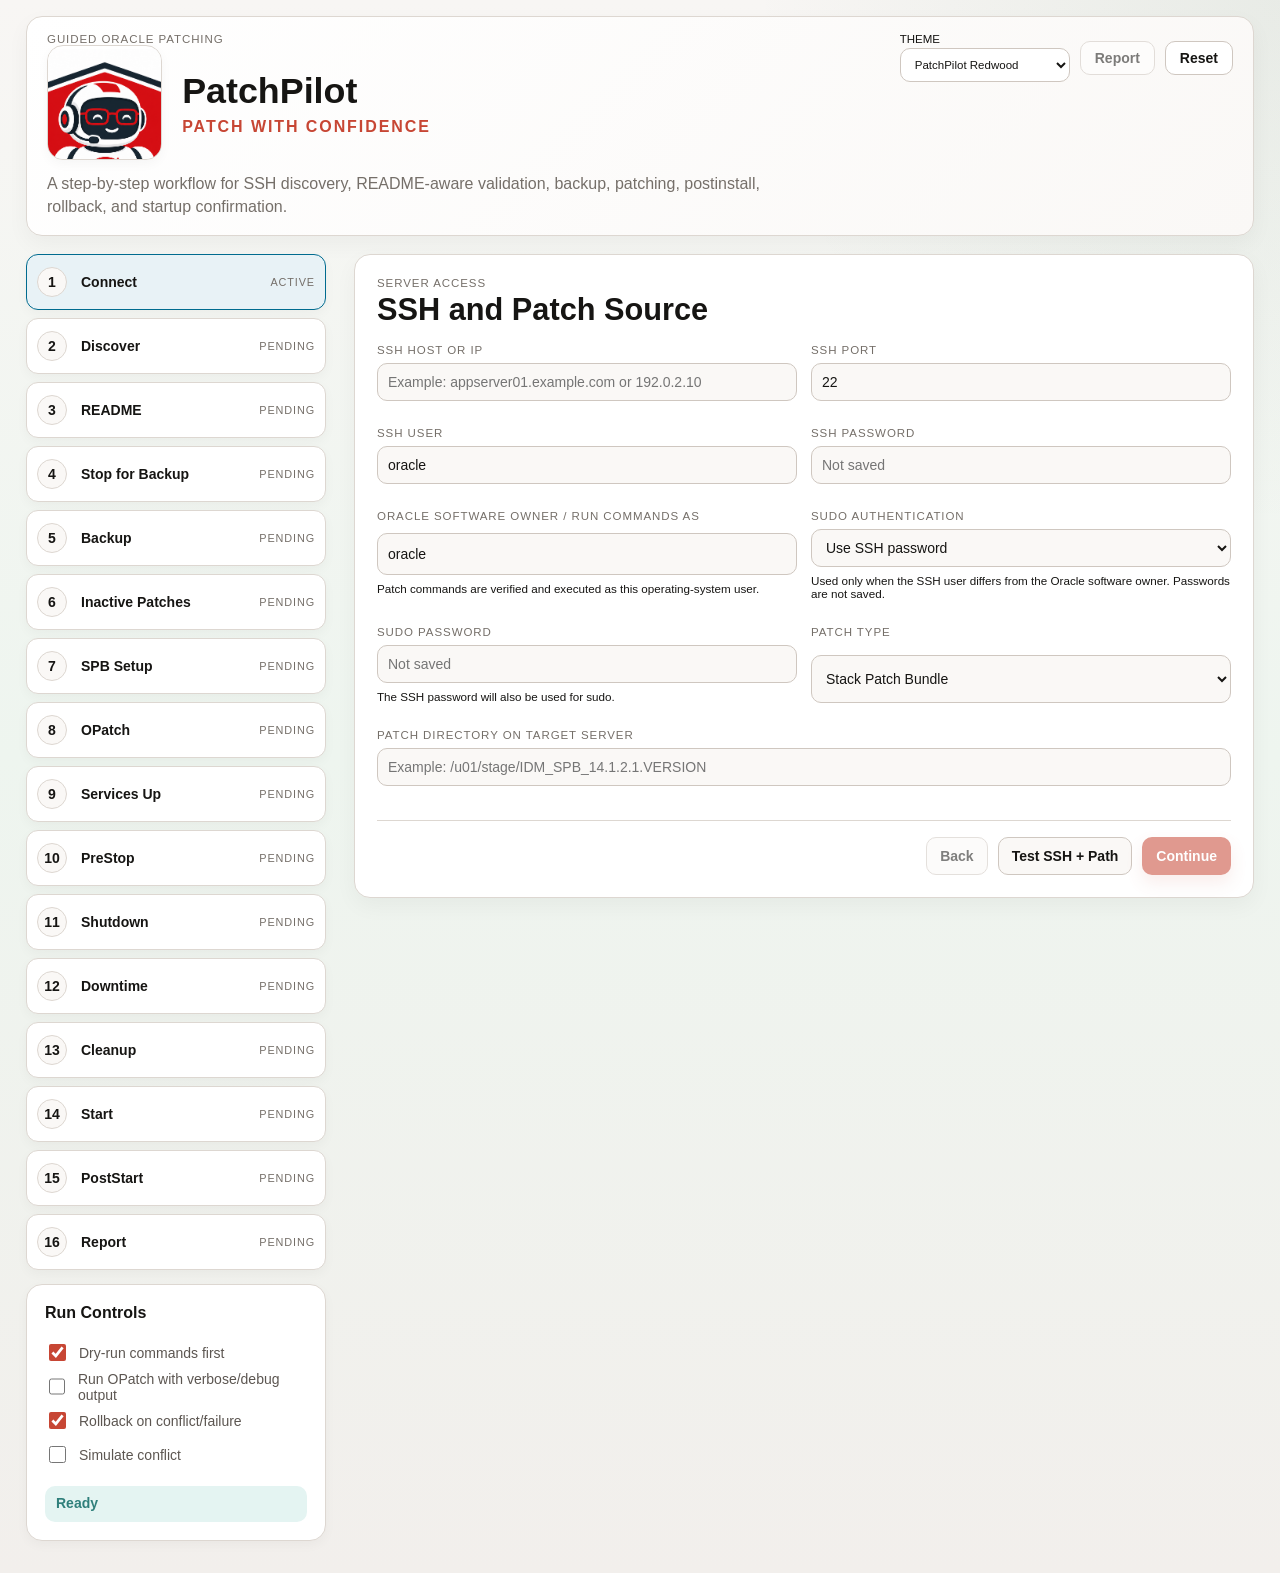
==== server-app/patchpilot/index.html @ a5999a73 "Auto-complete satisfied inactive retention" ====
<!doctype html>
<html lang="en">
  <head>
    <meta charset="utf-8">
    <meta name="viewport" content="width=device-width, initial-scale=1">
    <title>PatchPilot</title>
    <link rel="stylesheet" href="assets/styles.css?v=1.2.5">
  </head>
  <body data-app-theme="redwood">
    <div class="app-shell">
      <main class="wizard-shell">
        <section class="wizard-hero">
          <div>
            <p class="page-breadcrumb">Guided Oracle Patching</p>
            <div class="hero-title-row">
              <span class="hero-logo hero-logo-crop" aria-hidden="true">
                <img src="assets/images/patchpilot-logo.png" alt="">
              </span>
              <div class="hero-brand-text">
                <h1>PatchPilot</h1>
                <p class="hero-tagline">Patch with confidence</p>
              </div>
            </div>
            <p class="page-copy">A step-by-step workflow for SSH discovery, README-aware validation, backup, patching, postinstall, rollback, and startup confirmation.</p>
          </div>
          <div class="topbar-actions embedded-actions">
            <label class="app-theme-control" title="Switch the PatchPilot visual theme">
              <span>Theme</span>
              <select id="appThemeSelect" class="app-theme-select" aria-label="Application theme">
                <option value="redwood">PatchPilot Redwood</option>
                <option value="weblogic-classic">WebLogic Classic</option>
                <option value="sr-redwood">SR Redwood Light</option>
                <option value="hcm-teal">HCM Teal</option>
                <option value="observability-dark">Observability Dark</option>
                <option value="analytics-light">Analytics Light</option>
              </select>
            </label>
            <button id="downloadReportButton" class="topbar-tile" type="button" disabled>Report</button>
            <button id="resetRunButton" class="topbar-tile" type="button">Reset</button>
          </div>
        </section>

        <div id="wizardLayout" class="wizard-layout">
          <aside class="wizard-rail" aria-label="PatchPilot guided steps">
            <div id="wizardSteps" class="wizard-steps"></div>
            <section class="panel run-card">
              <div class="panel-heading">
                <h2>Run Controls</h2>
              </div>
              <label class="toggle-row">
                <input id="dryRunToggle" type="checkbox" checked>
                <span>Dry-run commands first</span>
              </label>
              <label class="toggle-row">
                <input id="opatchDebugToggle" type="checkbox">
                <span>Run OPatch with verbose/debug output</span>
              </label>
              <label class="toggle-row">
                <input id="autoRollbackToggle" type="checkbox" checked>
                <span>Rollback on conflict/failure</span>
              </label>
              <label class="toggle-row">
                <input id="simulateConflictToggle" type="checkbox">
                <span>Simulate conflict</span>
              </label>
              <div class="status-strip" id="connectionStatus">Ready</div>
            </section>
          </aside>

          <section class="wizard-card" aria-live="polite">
            <div id="stepContent"></div>
            <div class="wizard-actions">
              <button id="backButton" class="button button-secondary" type="button">Back</button>
              <button id="secondaryActionButton" class="button button-secondary" type="button">Run Check</button>
              <button id="nextButton" class="button button-primary" type="button">Continue</button>
            </div>
          </section>

          <section id="monitorPanel" class="panel monitor-panel">
            <div class="panel-heading">
              <h2>Live Patch Monitor</h2>
              <div class="monitor-actions">
                <span id="monitorState" class="small-pill">Idle</span>
                <button id="rollbackButton" class="button button-secondary" type="button" disabled>Rollback Patch</button>
                <button id="clearLogButton" class="button button-secondary" type="button">Clear</button>
              </div>
            </div>
            <div id="activityLog" class="activity-log" aria-live="polite"></div>
          </section>
        </div>
      </main>
    </div>

    <script src="assets/app.js?v=1.2.5"></script>
  </body>
</html>
---- server-app/patchpilot/assets/styles.css ----
:root {
  --bg: #f5f3f1;
  --bg-strong: #ece7e2;
  --surface: #ffffff;
  --surface-muted: #faf8f6;
  --surface-hover: #f4f0ec;
  --header-bg: #161513;
  --border: #ddd7d1;
  --border-strong: #cfc7c0;
  --ink: #161513;
  --ink-soft: #5c5651;
  --ink-muted: #756f69;
  --oracle-red: #c74634;
  --oracle-red-soft: #f8e3df;
  --oracle-blue: #006b8f;
  --oracle-blue-soft: #e8f2f6;
  --green: #2f6d45;
  --green-deep: #204f34;
  --green-soft: #e7f3e9;
  --teal: #2f7f7b;
  --teal-soft: #e4f4f2;
  --amber: #8d6512;
  --amber-soft: #f8edd5;
  --danger: #a74334;
  --danger-soft: #f7e5e1;
  --shadow: 0 8px 22px rgba(22, 21, 19, 0.045);
  --shadow-soft: 0 4px 12px rgba(22, 21, 19, 0.035);
  --radius-xl: 16px;
  --radius-lg: 12px;
  --radius-md: 12px;
  --radius-sm: 10px;
  color-scheme: light;
}

body[data-app-theme="weblogic-classic"] {
  --bg: #f3f6fb;
  --bg-strong: #dce7f6;
  --surface: #ffffff;
  --surface-muted: #f3f7fd;
  --surface-hover: #eaf2fb;
  --header-bg: #000000;
  --border: #b8c7da;
  --border-strong: #7c99bd;
  --ink: #0b1b2e;
  --ink-soft: #203a59;
  --ink-muted: #526b87;
  --oracle-red: #d40000;
  --oracle-red-soft: #ffe5e5;
  --oracle-blue: #245f9d;
  --oracle-blue-soft: #e6f0fb;
  --green: #2c7f22;
  --green-deep: #1f5b18;
  --green-soft: #edf8e9;
  --teal: #356f9f;
  --teal-soft: #e6f0fb;
  --amber: #8b6508;
  --amber-soft: #fff4d2;
  --danger: #b3261e;
  --danger-soft: #ffe8e5;
  --shadow: 0 3px 9px rgba(10, 31, 61, 0.12);
  --shadow-soft: 0 2px 5px rgba(10, 31, 61, 0.1);
  --radius-xl: 4px;
  --radius-lg: 3px;
  --radius-md: 3px;
  --radius-sm: 3px;
  background: linear-gradient(180deg, #ffffff 0%, #eff5fc 42%, #ffffff 100%);
}

body[data-app-theme="sr-redwood"] {
  --bg: #f7f6f4;
  --bg-strong: #ece8e2;
  --surface: #ffffff;
  --surface-muted: #fafafa;
  --surface-hover: #f3f0ec;
  --header-bg: #312d2a;
  --border: #d8d3cc;
  --border-strong: #c6beb5;
  --ink: #1f1d1b;
  --ink-soft: #514b45;
  --ink-muted: #6b655f;
  --shadow: 0 10px 28px rgba(49, 45, 42, 0.1);
  --shadow-soft: 0 5px 14px rgba(49, 45, 42, 0.08);
  background:
    repeating-linear-gradient(0deg, rgba(49, 45, 42, 0.025) 0, rgba(49, 45, 42, 0.025) 1px, transparent 1px, transparent 6px),
    linear-gradient(180deg, #fbfaf9 0%, #f4f1ed 100%);
}

body[data-app-theme="hcm-teal"] {
  --bg: #0f686d;
  --bg-strong: #0b555b;
  --surface: rgba(255, 255, 255, 0.93);
  --surface-muted: rgba(255, 255, 255, 0.82);
  --surface-hover: rgba(255, 255, 255, 0.72);
  --header-bg: #312d2a;
  --border: rgba(255, 255, 255, 0.28);
  --border-strong: rgba(255, 255, 255, 0.42);
  --ink: #102425;
  --ink-soft: #2d4d4f;
  --ink-muted: #557173;
  --oracle-blue: #d9f6ff;
  --oracle-blue-soft: rgba(217, 246, 255, 0.18);
  --shadow: 0 14px 34px rgba(6, 47, 51, 0.22);
  --shadow-soft: 0 7px 16px rgba(6, 47, 51, 0.16);
  background:
    radial-gradient(circle at left center, rgba(255, 255, 255, 0.09), transparent 18%),
    radial-gradient(circle at right top, rgba(255, 255, 255, 0.12), transparent 28%),
    linear-gradient(135deg, #0d6970 0%, #0f797a 44%, #0b545a 100%);
}

body[data-app-theme="observability-dark"] {
  --bg: #0f141b;
  --bg-strong: #111c27;
  --surface: #151b24;
  --surface-muted: #101720;
  --surface-hover: #1d2733;
  --header-bg: #080b0f;
  --border: #263241;
  --border-strong: #39495d;
  --ink: #edf3f8;
  --ink-soft: #c6d2dc;
  --ink-muted: #91a4b5;
  --oracle-red: #ff6b5f;
  --oracle-red-soft: rgba(255, 107, 95, 0.16);
  --oracle-blue: #64b5f6;
  --oracle-blue-soft: rgba(100, 181, 246, 0.14);
  --green: #65d488;
  --green-deep: #9be4b0;
  --green-soft: rgba(101, 212, 136, 0.15);
  --teal: #57d6d0;
  --teal-soft: rgba(87, 214, 208, 0.14);
  --amber: #f5c15c;
  --amber-soft: rgba(245, 193, 92, 0.16);
  --danger: #ff8177;
  --danger-soft: rgba(255, 129, 119, 0.15);
  --shadow: 0 16px 40px rgba(0, 0, 0, 0.28);
  --shadow-soft: 0 8px 22px rgba(0, 0, 0, 0.22);
  color-scheme: dark;
  background:
    radial-gradient(circle at top right, rgba(87, 214, 208, 0.12), transparent 28%),
    radial-gradient(circle at bottom left, rgba(255, 107, 95, 0.08), transparent 22%),
    linear-gradient(180deg, #0d1117 0%, #111927 100%);
}

body[data-app-theme="analytics-light"] {
  --bg: #f6f8fb;
  --bg-strong: #e9eef5;
  --surface: #ffffff;
  --surface-muted: #f7f9fc;
  --surface-hover: #eef4fb;
  --header-bg: #172033;
  --border: #d7dee8;
  --border-strong: #bcc9d8;
  --ink: #172033;
  --ink-soft: #38465a;
  --ink-muted: #66758a;
  --oracle-red: #d44735;
  --oracle-red-soft: #fde7e3;
  --oracle-blue: #2563eb;
  --oracle-blue-soft: #e8f0ff;
  --green: #16805a;
  --green-deep: #0d5f42;
  --green-soft: #e5f5ee;
  --teal: #087f8c;
  --teal-soft: #e3f5f7;
  --amber: #9a6700;
  --amber-soft: #fff1cf;
  --danger: #b42318;
  --danger-soft: #fee4e2;
  --shadow: 0 8px 24px rgba(23, 32, 51, 0.08);
  --shadow-soft: 0 4px 12px rgba(23, 32, 51, 0.06);
  --radius-xl: 12px;
  --radius-lg: 10px;
  --radius-md: 10px;
  --radius-sm: 8px;
  background:
    radial-gradient(circle at top right, rgba(37, 99, 235, 0.08), transparent 25%),
    linear-gradient(180deg, #fbfcff 0%, #f2f6fb 100%);
}

* {
  box-sizing: border-box;
}

html,
body {
  min-height: 100%;
}

body {
  margin: 0;
  background:
    radial-gradient(circle at top right, rgba(47, 109, 69, 0.08), transparent 26%),
    linear-gradient(180deg, #f8f6f4 0%, #eef5ef 48%, #f2efec 100%);
  color: var(--ink);
  font-family: "Oracle Sans", "Segoe UI", Arial, sans-serif;
  font-size: 14px;
  letter-spacing: 0;
}

button,
input,
select {
  font: inherit;
}

button {
  cursor: pointer;
}

button:disabled {
  cursor: not-allowed;
  opacity: 0.55;
}

.danger-button {
  border-color: rgba(167, 67, 52, 0.45);
  color: var(--danger);
}

h1,
h2,
h3,
p {
  margin: 0;
}

.hidden {
  display: none !important;
}

.mono {
  font-family: "Cascadia Mono", Consolas, monospace;
}

.app-shell {
  min-height: 100vh;
}

.topbar {
  position: sticky;
  top: 0;
  z-index: 10;
  display: flex;
  align-items: center;
  justify-content: space-between;
  gap: 24px;
  min-height: 68px;
  padding: 10px 24px;
  background: var(--header-bg);
  color: #ffffff;
  box-shadow: 0 1px 0 rgba(255, 255, 255, 0.08);
}

.brand-lockup,
.logscope-lockup,
.topbar-actions,
.page-hero-body,
.page-hero-meta,
.panel-heading,
.monitor-actions,
.button-grid,
.dialog-actions {
  display: flex;
  align-items: center;
}

.brand-lockup {
  gap: 14px;
  min-width: 0;
}

.oracle-wordmark {
  font-size: 1.05rem;
  font-weight: 800;
  letter-spacing: 0.08em;
}

.brand-divider {
  width: 1px;
  height: 28px;
  background: rgba(255, 255, 255, 0.35);
}

.logscope-lockup {
  gap: 10px;
  min-width: 0;
}

.app-icon {
  width: 28px;
  height: 28px;
  border-radius: 8px;
  background:
    linear-gradient(90deg, transparent 48%, rgba(255, 255, 255, 0.65) 48%, rgba(255, 255, 255, 0.65) 52%, transparent 52%),
    linear-gradient(180deg, var(--oracle-red) 0%, #8d2f24 100%);
  box-shadow: inset 0 0 0 1px rgba(255, 255, 255, 0.22);
}

.app-logo-crop {
  position: relative;
  overflow: hidden;
  width: 44px;
  height: 44px;
  flex: 0 0 auto;
  background: #ffffff;
  border: 1px solid rgba(255, 255, 255, 0.26);
}

.app-logo-crop img {
  position: absolute;
  left: 50%;
  top: 5%;
  width: 215%;
  height: auto;
  transform: translateX(-50%);
  transform-origin: 50% 0;
}

.topbar-actions {
  justify-content: flex-end;
  gap: 10px;
  flex-wrap: wrap;
}

.app-theme-control {
  display: grid;
  gap: 3px;
  color: rgba(255, 255, 255, 0.74);
  font-size: 0.72rem;
  text-transform: uppercase;
}

.app-theme-select,
.topbar-tile {
  min-height: 34px;
  border: 1px solid rgba(255, 255, 255, 0.2);
  border-radius: var(--radius-sm);
  background: rgba(255, 255, 255, 0.11);
  color: #ffffff;
}

.app-theme-select {
  padding: 0 34px 0 10px;
}

.app-theme-select option {
  color: #161513;
}

.topbar-tile {
  padding: 0 14px;
}

.workspace-shell {
  display: grid;
  grid-template-columns: minmax(280px, 340px) minmax(0, 1fr);
  gap: 18px;
  max-width: 1720px;
  margin: 0 auto;
  padding: 18px 22px 28px;
}

.workspace-sidebar,
.workspace-main {
  min-width: 0;
}

.workspace-sidebar {
  display: grid;
  align-content: start;
  gap: 14px;
}

.workspace-main {
  display: grid;
  gap: 16px;
}

.sidebar-nav,
.panel,
.metric-card,
.page-hero,
.workflow-panel {
  border: 1px solid var(--border);
  border-radius: var(--radius-xl);
  background: var(--surface);
  box-shadow: var(--shadow);
}

.sidebar-nav,
.panel,
.workflow-panel {
  padding: 18px;
}

.nav-heading,
.metric-label,
.page-breadcrumb,
.small-pill,
.status-pill,
.field span {
  text-transform: uppercase;
  letter-spacing: 0.08em;
  font-size: 0.72rem;
}

.nav-heading,
.metric-label,
.page-breadcrumb,
.field span {
  color: var(--ink-muted);
}

.nav-item {
  display: grid;
  gap: 5px;
  padding: 13px;
  border-radius: var(--radius-md);
  border: 1px solid transparent;
  color: var(--ink-soft);
}

.nav-item + .nav-item {
  margin-top: 8px;
}

.nav-item.is-active {
  border-color: var(--oracle-blue);
  background: var(--oracle-blue-soft);
}

.nav-item-label {
  color: var(--ink);
  font-weight: 700;
}

.nav-item-copy,
.page-copy,
.metric-card p,
.empty-state,
.dialog-copy,
.patch-meta,
.host-meta,
.check-copy,
.service-meta {
  line-height: 1.45;
  color: var(--ink-muted);
}

.panel-heading {
  justify-content: space-between;
  gap: 14px;
  margin-bottom: 14px;
}

.panel-heading h1,
.panel-heading h2 {
  font-size: 1rem;
  line-height: 1.2;
}

.field {
  display: grid;
  gap: 7px;
  margin-bottom: 12px;
}

.field-help {
  margin: -2px 0 0;
  color: var(--ink-muted);
  font-size: 0.82rem;
  line-height: 1.4;
}

.field input,
.field select,
.search-input {
  min-height: 38px;
  width: 100%;
  border: 1px solid var(--border-strong);
  border-radius: var(--radius-sm);
  background: var(--surface-muted);
  color: var(--ink);
  padding: 0 10px;
}

.secret-input {
  -webkit-text-security: disc;
  text-security: disc;
}

.connect-result {
  margin-top: auto;
}

.connect-validation-grid {
  margin-top: 12px;
}

.profile-summary {
  display: grid;
  gap: 10px;
  margin: 0;
}

.profile-summary div {
  display: grid;
  grid-template-columns: minmax(92px, 0.72fr) minmax(0, 1fr);
  gap: 8px;
  padding-bottom: 9px;
  border-bottom: 1px solid var(--border);
}

.profile-summary dt {
  color: var(--ink-muted);
}

.profile-summary dd {
  margin: 0;
  min-width: 0;
  overflow-wrap: anywhere;
  color: var(--ink);
  font-weight: 600;
}

.toggle-row {
  display: flex;
  align-items: center;
  gap: 10px;
  min-height: 34px;
  color: var(--ink-soft);
}

.toggle-row input {
  width: 17px;
  height: 17px;
  accent-color: var(--oracle-red);
}

.button-grid {
  gap: 8px;
}

.button-grid .button {
  flex: 1;
}

.button,
.topbar-tile {
  border-radius: var(--radius-sm);
  font-weight: 700;
  transition: transform 160ms ease, box-shadow 160ms ease, background 160ms ease;
}

.button {
  min-height: 38px;
  border: 1px solid transparent;
  padding: 0 13px;
}

.button:hover:not(:disabled),
.topbar-tile:hover:not(:disabled) {
  transform: translateY(-1px);
}

.button-primary {
  background: var(--oracle-red);
  color: #ffffff;
  box-shadow: 0 8px 16px rgba(199, 70, 52, 0.16);
}

.button-secondary {
  border-color: var(--border-strong);
  background: var(--surface-muted);
  color: var(--ink);
}

.button-secondary.danger-button {
  border-color: rgba(167, 67, 52, 0.45);
  color: var(--danger);
}

.full-width {
  width: 100%;
}

.status-strip {
  min-height: 36px;
  margin-top: 14px;
  padding: 9px 11px;
  border-radius: var(--radius-sm);
  background: var(--teal-soft);
  color: var(--teal);
  font-weight: 700;
}

.page-hero {
  position: relative;
  overflow: hidden;
  min-height: 190px;
  background:
    radial-gradient(circle at top right, rgba(199, 70, 52, 0.12), transparent 24%),
    linear-gradient(135deg, var(--surface), var(--surface-muted));
}

.page-hero-strip {
  height: 8px;
  background: linear-gradient(90deg, var(--oracle-red), var(--teal), var(--amber));
}

.page-hero-body {
  justify-content: space-between;
  gap: 20px;
  padding: 24px 28px 14px;
}

.page-title {
  margin-top: 6px;
  font-size: clamp(2rem, 3.8vw, 4rem);
  line-height: 0.98;
  letter-spacing: 0;
}

.page-copy {
  max-width: 720px;
  margin-top: 12px;
  font-size: 1rem;
}

.page-hero-meta {
  align-self: flex-start;
  gap: 10px;
  flex-wrap: wrap;
  justify-content: flex-end;
}

.status-pill,
.small-pill,
.page-badge {
  display: inline-flex;
  align-items: center;
  justify-content: center;
  border-radius: 999px;
  white-space: nowrap;
  font-weight: 800;
}

.status-pill {
  min-height: 32px;
  padding: 0 12px;
  background: var(--amber-soft);
  color: var(--amber);
}

.status-pill.is-good {
  background: var(--green-soft);
  color: var(--green-deep);
}

.status-pill.is-danger {
  background: var(--danger-soft);
  color: var(--danger);
}

.small-pill {
  min-height: 26px;
  padding: 0 9px;
  border: 1px solid var(--border);
  background: var(--surface-muted);
  color: var(--ink-muted);
}

.page-activity {
  gap: 8px;
  color: var(--ink-soft);
}

.activity-spinner {
  width: 16px;
  height: 16px;
  border-radius: 999px;
  border: 2px solid var(--border-strong);
  border-top-color: var(--oracle-red);
  animation: spin 700ms linear infinite;
}

.page-badges {
  display: flex;
  gap: 8px;
  flex-wrap: wrap;
  padding: 0 28px 24px;
}

.page-badge {
  min-height: 30px;
  padding: 0 11px;
  background: var(--surface);
  border: 1px solid var(--border);
  color: var(--ink-soft);
}

.page-badge.is-active {
  border-color: rgba(47, 127, 123, 0.42);
  background: var(--teal-soft);
  color: var(--teal);
}

.metrics-grid {
  display: grid;
  grid-template-columns: repeat(4, minmax(0, 1fr));
  gap: 14px;
}

.metric-card {
  padding: 18px;
}

.metric-card strong {
  display: block;
  margin: 8px 0 6px;
  font-size: clamp(1.6rem, 3vw, 2.25rem);
}

.workflow-steps {
  display: grid;
  grid-template-columns: repeat(6, minmax(110px, 1fr));
  gap: 10px;
}

.workflow-step {
  display: grid;
  gap: 8px;
  min-height: 108px;
  padding: 12px;
  border: 1px solid var(--border);
  border-radius: var(--radius-md);
  background: var(--surface-muted);
}

.workflow-step strong {
  line-height: 1.2;
}

.workflow-step small {
  color: var(--ink-muted);
  line-height: 1.35;
}

.workflow-step.is-active {
  border-color: var(--oracle-blue);
  background: var(--oracle-blue-soft);
}

.workflow-step.is-complete {
  border-color: rgba(47, 109, 69, 0.35);
  background: var(--green-soft);
}

.workflow-step.is-failed {
  border-color: rgba(167, 67, 52, 0.4);
  background: var(--danger-soft);
}

.content-grid {
  display: grid;
  grid-template-columns: minmax(0, 1fr) minmax(0, 1fr);
  gap: 16px;
}

.inventory-list,
.patch-list,
.check-list,
.service-list {
  display: grid;
  gap: 10px;
}

.empty-state {
  padding: 18px;
  border: 1px dashed var(--border-strong);
  border-radius: var(--radius-md);
  background: var(--surface-muted);
}

.empty-state.is-danger {
  border-style: solid;
  border-color: var(--danger-border);
  background: var(--danger-soft);
  color: var(--danger-ink);
}

.empty-state.is-danger p {
  margin: 6px 0 0;
}

.host-card,
.patch-card,
.check-row,
.service-row {
  border: 1px solid var(--border);
  border-radius: var(--radius-md);
  background: var(--surface-muted);
}

.host-card,
.patch-card {
  padding: 14px;
}

.host-header,
.patch-header,
.check-row,
.service-row {
  display: flex;
  align-items: flex-start;
  justify-content: space-between;
  gap: 12px;
}

.host-title,
.patch-title {
  display: grid;
  gap: 4px;
  min-width: 0;
}

.host-title strong,
.patch-title strong {
  overflow-wrap: anywhere;
}

.patch-meta,
.host-meta,
.service-meta {
  font-size: 0.86rem;
}

.patch-tags {
  display: flex;
  gap: 6px;
  flex-wrap: wrap;
  margin-top: 10px;
}

.tag {
  display: inline-flex;
  min-height: 24px;
  align-items: center;
  border-radius: 999px;
  padding: 0 9px;
  background: var(--surface);
  border: 1px solid var(--border);
  color: var(--ink-soft);
  font-size: 0.78rem;
  font-weight: 700;
}

.tag.is-priority {
  border-color: rgba(199, 70, 52, 0.28);
  background: var(--oracle-red-soft);
  color: var(--oracle-red);
}

.check-row,
.service-row {
  padding: 12px;
}

.check-row-good {
  border-color: rgba(47, 109, 69, 0.35);
  background: var(--green-soft);
}

.check-row-danger {
  border-color: rgba(167, 67, 52, 0.42);
  background: var(--danger-soft);
}

.service-select-row {
  display: grid;
  grid-template-columns: 18px minmax(0, 1fr);
  gap: 10px;
  min-width: 0;
}

.service-select-row input {
  width: 16px;
  height: 16px;
  margin-top: 2px;
  accent-color: var(--oracle-red);
}

.check-copy,
.service-meta {
  margin-top: 3px;
}

.state-dot {
  flex: 0 0 auto;
  width: 12px;
  height: 12px;
  margin-top: 3px;
  border-radius: 999px;
  background: var(--ink-muted);
}

.state-dot.is-pass {
  background: var(--green);
}

.state-dot.is-warn {
  background: var(--amber);
}

.state-dot.is-fail {
  background: var(--danger);
}

.meter {
  overflow: hidden;
  height: 7px;
  margin-top: 12px;
  border-radius: 999px;
  background: var(--border);
}

.meter span {
  display: block;
  height: 100%;
  border-radius: inherit;
  background: linear-gradient(90deg, var(--oracle-red), var(--teal));
  transition: width 220ms ease;
}

.monitor-panel {
  min-width: 0;
  min-height: 240px;
  position: sticky;
  top: 80px;
  align-self: start;
}

.monitor-panel.is-hidden {
  display: none;
}

.monitor-panel .panel-heading {
  align-items: flex-start;
}

.monitor-panel .monitor-actions {
  justify-content: flex-start;
  flex-wrap: wrap;
}

.monitor-panel .button {
  min-height: 32px;
  padding: 0 10px;
}

.activity-log {
  height: clamp(260px, calc(100vh - 360px), 560px);
  overflow-y: auto;
  overflow-x: hidden;
  padding: 12px;
  border-radius: var(--radius-md);
  border: 1px solid var(--border);
  background: #161513;
  color: #f7f0e7;
  font-family: "Cascadia Mono", Consolas, monospace;
  font-size: 0.82rem;
  line-height: 1.6;
  white-space: pre-wrap;
  overflow-wrap: anywhere;
  word-break: break-word;
}

.activity-log div {
  border-bottom: 1px solid rgba(255, 255, 255, 0.05);
  padding: 3px 0;
}

.activity-log .log-warn {
  color: #ffd37a;
}

.activity-log .log-error {
  color: #ff9c91;
}

.activity-log .log-pass {
  color: #99e5b2;
}

.approval-dialog {
  width: min(560px, calc(100vw - 32px));
  border: 1px solid var(--border);
  border-radius: var(--radius-xl);
  background: var(--surface);
  color: var(--ink);
  box-shadow: 0 24px 60px rgba(0, 0, 0, 0.24);
}

.approval-dialog::backdrop {
  background: rgba(22, 21, 19, 0.48);
}

.approval-dialog form {
  display: grid;
  gap: 16px;
}

.approval-check {
  align-items: flex-start;
  padding: 12px;
  border: 1px solid var(--border);
  border-radius: var(--radius-md);
  background: var(--surface-muted);
}

.shutdown-dialog {
  width: min(760px, calc(100vw - 36px));
}

.shutdown-confirm-list {
  display: grid;
  gap: 10px;
  max-height: 42vh;
  overflow: auto;
}

.shutdown-confirm-group {
  display: grid;
  gap: 6px;
  border: 1px solid var(--border);
  border-radius: var(--radius-md);
  background: var(--surface-muted);
  padding: 12px;
}

.shutdown-confirm-group ul {
  display: grid;
  gap: 8px;
  margin: 0;
  padding-left: 18px;
}

.shutdown-confirm-group li {
  line-height: 1.35;
}

.shutdown-confirm-group span {
  display: block;
  margin-top: 3px;
  color: var(--ink-muted);
  font-family: "Cascadia Mono", Consolas, monospace;
  font-size: 0.78rem;
  overflow-wrap: anywhere;
}

.dialog-actions {
  justify-content: flex-end;
  gap: 8px;
}

@keyframes spin {
  to {
    transform: rotate(360deg);
  }
}

@media (max-width: 1180px) {
  .workspace-shell {
    grid-template-columns: 1fr;
  }

  .workspace-sidebar {
    grid-template-columns: repeat(3, minmax(0, 1fr));
  }

  .sidebar-nav {
    grid-column: 1 / -1;
  }

  .workflow-steps {
    grid-template-columns: repeat(3, minmax(0, 1fr));
  }
}

@media (max-width: 820px) {
  .topbar,
  .page-hero-body,
  .content-grid,
  .metrics-grid,
  .workspace-sidebar {
    grid-template-columns: 1fr;
  }

  .topbar {
    align-items: flex-start;
  }

  .topbar,
  .topbar-actions,
  .page-hero-body {
    flex-direction: column;
  }

  .topbar-actions,
  .app-theme-control,
  .app-theme-select,
  .topbar-tile {
    width: 100%;
  }

  .workspace-shell {
    padding: 14px;
  }

  .page-hero-meta {
    justify-content: flex-start;
  }

  .workflow-steps {
    grid-template-columns: 1fr;
  }
}

.wizard-shell {
  display: grid;
  gap: 18px;
  width: 100%;
  max-width: 1520px;
  margin: 0 auto;
  padding: 16px 26px 32px;
}

.wizard-hero {
  display: grid;
  grid-template-columns: minmax(0, 1fr) auto;
  align-items: center;
  gap: 24px;
  border: 1px solid var(--border);
  border-radius: var(--radius-xl);
  background:
    linear-gradient(135deg, var(--surface), var(--surface-muted));
  box-shadow: var(--shadow);
  padding: 16px 20px;
}

.embedded-actions {
  align-self: start;
}

.embedded-actions .app-theme-control {
  color: var(--text-muted);
}

.embedded-actions .app-theme-select,
.embedded-actions .topbar-tile {
  border-color: var(--border-strong);
  background: var(--surface);
  color: var(--text);
}

.wizard-hero h1 {
  margin-top: 4px;
  font-size: clamp(2rem, 2.8vw, 3.25rem);
  line-height: 1;
  letter-spacing: 0;
}

.hero-title-row {
  display: flex;
  align-items: center;
  gap: 20px;
  min-width: 0;
}

.hero-logo {
  width: clamp(112px, 9vw, 142px);
  height: clamp(112px, 9vw, 142px);
  border-radius: var(--radius-xl);
  background: #ffffff;
  box-shadow: var(--shadow-soft);
}

.hero-logo-crop {
  position: relative;
  overflow: hidden;
  flex: 0 0 auto;
  border: 1px solid var(--border);
}

.hero-logo-crop img {
  position: absolute;
  left: 50%;
  top: 3%;
  width: 218%;
  height: auto;
  transform: translateX(-50%);
}

.hero-brand-text {
  display: grid;
  gap: 8px;
  min-width: 0;
}

.hero-tagline {
  color: var(--oracle-red);
  font-size: clamp(1rem, 1.2vw, 1.2rem);
  font-weight: 800;
  letter-spacing: 0.12em;
  text-transform: uppercase;
}

.wizard-layout {
  display: grid;
  grid-template-columns: 300px minmax(0, 1fr) minmax(330px, 360px);
  column-gap: 28px;
  row-gap: 18px;
  align-items: start;
  width: 100%;
  min-width: 0;
}

.wizard-layout.is-monitor-hidden {
  grid-template-columns: 300px minmax(0, 1fr);
}

.wizard-rail {
  grid-column: 1;
  position: relative;
  z-index: 2;
  display: grid;
  gap: 14px;
  min-width: 0;
  max-width: 100%;
  width: 100%;
}

.wizard-steps {
  display: grid;
  gap: 8px;
  min-width: 0;
  width: 100%;
}

.wizard-step {
  display: grid;
  grid-template-columns: 34px minmax(0, 1fr) auto;
  gap: 10px;
  align-items: center;
  min-height: 56px;
  width: 100%;
  max-width: 100%;
  min-width: 0;
  border: 1px solid var(--border);
  border-radius: var(--radius-md);
  background: var(--surface);
  color: var(--ink);
  text-align: left;
  padding: 10px;
  box-shadow: var(--shadow-soft);
}

.wizard-step span {
  display: inline-flex;
  align-items: center;
  justify-content: center;
  width: 30px;
  height: 30px;
  border-radius: 999px;
  background: var(--surface-muted);
  border: 1px solid var(--border);
  font-weight: 800;
}

.wizard-step strong {
  min-width: 0;
  overflow-wrap: anywhere;
}

.wizard-step small {
  justify-self: end;
  min-width: 0;
  white-space: nowrap;
  color: var(--ink-muted);
  text-transform: uppercase;
  letter-spacing: 0.08em;
  font-size: 0.68rem;
}

.wizard-step.is-active {
  border-color: var(--oracle-blue);
  background: var(--oracle-blue-soft);
}

.wizard-step.is-complete {
  border-color: rgba(47, 109, 69, 0.35);
  background: var(--green-soft);
}

.wizard-step.is-failed {
  border-color: rgba(167, 67, 52, 0.42);
  background: var(--danger-soft);
}

.wizard-card {
  grid-column: 2;
  display: flex;
  flex-direction: column;
  position: relative;
  z-index: 1;
  min-width: 0;
  min-height: min(620px, calc(100vh - 230px));
  border: 1px solid var(--border);
  border-radius: var(--radius-xl);
  background: var(--surface);
  box-shadow: var(--shadow);
  padding: 22px;
}

#stepContent {
  display: flex;
  flex: 1 1 auto;
  flex-direction: column;
  min-height: 0;
}

.monitor-panel {
  grid-column: 3;
  max-width: 100%;
  overflow: hidden;
}

.wizard-layout.is-monitor-hidden .wizard-card {
  grid-column: 2;
}

.step-heading {
  display: grid;
  gap: 5px;
  margin-bottom: 18px;
}

.step-heading h2 {
  font-size: clamp(1.55rem, 2.4vw, 2.4rem);
  line-height: 1.04;
  letter-spacing: 0;
}

.form-grid,
.detail-grid,
.readme-grid {
  display: grid;
  gap: 14px;
}

.form-grid {
  grid-template-columns: repeat(3, minmax(0, 1fr));
}

.form-grid .wide {
  grid-column: span 2;
}

.field textarea {
  width: 100%;
  resize: vertical;
  min-height: 280px;
  border: 1px solid var(--border-strong);
  border-radius: var(--radius-sm);
  background: var(--surface-muted);
  color: var(--ink);
  padding: 10px;
  font-family: "Cascadia Mono", Consolas, monospace;
  font-size: 0.86rem;
  line-height: 1.45;
}

.readme-text-field textarea {
  min-height: clamp(360px, 48vh, 620px);
  max-height: 620px;
  overflow: auto;
}

.cleanup-path-field textarea {
  min-height: 150px;
  max-height: 260px;
}

.review-box {
  display: grid;
  gap: 6px;
  margin-top: 16px;
  border: 1px solid var(--border);
  border-radius: var(--radius-md);
  background: var(--surface-muted);
  padding: 14px;
}

.review-box p {
  color: var(--ink-muted);
  line-height: 1.45;
}

.review-box.is-good {
  border-color: rgba(47, 109, 69, 0.35);
  background: var(--green-soft);
}

.review-box.is-warning {
  border-color: rgba(141, 101, 18, 0.38);
  background: var(--amber-soft);
}

.review-box.is-danger {
  border-color: rgba(167, 67, 52, 0.42);
  background: var(--danger-soft);
}

.review-box.is-info {
  border-color: rgba(0, 107, 143, 0.28);
  background: var(--oracle-blue-soft);
}

.completion-panel {
  display: grid;
  grid-template-columns: minmax(0, 1fr) auto;
  gap: 16px;
  align-items: center;
  margin: 0 0 16px;
  border: 1px solid var(--border);
  border-radius: var(--radius-md);
  background: var(--surface-muted);
  padding: 16px;
}

.completion-panel.is-success {
  border-color: rgba(47, 109, 69, 0.35);
  background: var(--green-soft);
}

.completion-panel.is-ready {
  border-color: rgba(0, 107, 143, 0.28);
  background: var(--oracle-blue-soft);
}

.completion-panel.is-warning {
  border-color: rgba(141, 101, 18, 0.38);
  background: var(--amber-soft);
}

.completion-panel.is-danger {
  border-color: rgba(167, 67, 52, 0.42);
  background: var(--danger-soft);
}

.completion-panel h3 {
  margin: 2px 0 6px;
  font-size: clamp(1.2rem, 1.9vw, 1.7rem);
  line-height: 1.15;
}

.completion-panel p {
  color: var(--ink-muted);
  line-height: 1.45;
}

.completion-actions {
  display: flex;
  justify-content: flex-end;
  gap: 10px;
  flex-wrap: wrap;
}

.preview-notice {
  margin-top: 0;
  margin-bottom: 16px;
}

.danger-text {
  color: var(--danger);
  font-weight: 700;
}

.option-list,
.instruction-list,
.service-checks,
.backup-list,
.command-list,
.analysis-list {
  display: grid;
  gap: 10px;
}

.instruction-card {
  display: grid;
  gap: 8px;
  border: 1px solid var(--border);
  border-radius: var(--radius-sm);
  background: var(--surface-muted);
  padding: 12px;
}

.instruction-card.is-manual {
  border-color: rgba(141, 101, 18, 0.38);
  background: var(--amber-soft);
}

.instruction-card-heading {
  display: flex;
  align-items: center;
  justify-content: space-between;
  gap: 10px;
}

.instruction-body {
  margin: 0;
  white-space: pre-wrap;
  overflow-wrap: anywhere;
  color: var(--ink-soft);
  font-family: "Cascadia Mono", Consolas, monospace;
  font-size: 0.82rem;
  line-height: 1.45;
}

.manual-pill {
  color: var(--amber);
}

.readme-warning {
  margin-bottom: 10px;
}

.shutdown-actions {
  display: flex;
  justify-content: flex-start;
  margin-top: 12px;
}

.inline-actions {
  display: flex;
  align-items: center;
  gap: 10px;
  flex-wrap: wrap;
  margin-top: 12px;
  color: var(--ink-muted);
}

.inline-actions .mono {
  overflow-wrap: anywhere;
  min-width: 0;
}

.select-card {
  display: grid;
  grid-template-columns: 22px minmax(0, 1fr);
  gap: 11px;
  align-items: start;
  border: 1px solid var(--border);
  border-radius: var(--radius-md);
  background: var(--surface-muted);
  padding: 13px;
}

.select-card.is-selected {
  border-color: var(--oracle-blue);
  background: var(--oracle-blue-soft);
}

.select-card input {
  margin-top: 2px;
  accent-color: var(--oracle-red);
}

.select-card span {
  display: grid;
  gap: 4px;
}

.select-card small {
  color: var(--ink-muted);
  overflow-wrap: anywhere;
}

.detail-grid {
  grid-template-columns: repeat(2, minmax(0, 1fr));
  margin-top: 16px;
}

.detail-grid div,
.analysis-list div {
  display: grid;
  gap: 5px;
  border: 1px solid var(--border);
  border-radius: var(--radius-md);
  background: var(--surface-muted);
  padding: 12px;
}

.detail-grid span,
.analysis-list span {
  color: var(--ink-muted);
  text-transform: uppercase;
  letter-spacing: 0.08em;
  font-size: 0.7rem;
}

.detail-grid strong,
.analysis-list strong,
.analysis-list code {
  overflow-wrap: anywhere;
}

.patch-runtime-grid {
  margin-top: 12px;
  margin-bottom: 4px;
}

.patch-runtime-grid div:first-child {
  grid-column: 1 / -1;
  border-color: rgba(0, 107, 143, 0.28);
  background: var(--oracle-blue-soft);
}

.backup-result-list {
  display: grid;
  gap: 12px;
  margin-top: 16px;
}

.backup-result-card {
  display: grid;
  grid-template-columns: minmax(110px, 0.7fr) minmax(180px, 1.1fr) minmax(240px, 1.6fr) minmax(100px, 0.5fr);
  gap: 10px;
  border: 1px solid var(--border);
  border-radius: var(--radius-md);
  background: var(--surface-muted);
  padding: 12px;
}

.backup-result-card.is-good {
  border-color: rgba(47, 109, 69, 0.35);
  background: var(--green-soft);
}

.backup-result-card.is-danger {
  border-color: rgba(167, 67, 52, 0.42);
  background: var(--danger-soft);
}

.backup-result-card.is-warning {
  border-color: rgba(141, 101, 18, 0.38);
  background: var(--amber-soft);
}

.backup-result-card div {
  display: grid;
  gap: 5px;
  min-width: 0;
}

.backup-result-card span {
  color: var(--ink-muted);
  text-transform: uppercase;
  letter-spacing: 0.08em;
  font-size: 0.7rem;
}

.backup-result-card strong {
  overflow-wrap: anywhere;
}

.readme-grid {
  grid-template-columns: minmax(0, 1.25fr) minmax(320px, 0.75fr);
  align-items: start;
}

.analysis-panel {
  display: grid;
  align-content: start;
  gap: 14px;
  min-width: 0;
}

.analysis-panel h3 {
  margin-top: 4px;
  font-size: 0.95rem;
}

.readme-command-panel {
  display: grid;
  gap: 10px;
  min-width: 0;
}

.spb-inline-settings {
  display: grid;
  grid-template-columns: repeat(2, minmax(0, 1fr));
  gap: 12px;
  border: 1px solid var(--border);
  border-radius: var(--radius-md);
  background: var(--surface);
  padding: 12px;
}

.spb-inline-summary {
  grid-column: 1 / -1;
  margin-top: 0;
}

.readme-command-list {
  display: grid;
  gap: 10px;
  min-width: 0;
}

.readme-command-row {
  display: grid;
  gap: 6px;
  min-width: 0;
  border: 1px solid var(--border);
  border-radius: var(--radius-md);
  background: var(--surface-muted);
  padding: 12px;
}

.readme-command-row span {
  color: var(--ink-muted);
  text-transform: uppercase;
  letter-spacing: 0.08em;
  font-size: 0.7rem;
}

.readme-command-row code {
  display: block;
  max-width: 100%;
  overflow-x: auto;
  white-space: pre-wrap;
  overflow-wrap: anywhere;
}

.spb-setup-summary {
  grid-column: 1 / -1;
  margin-top: 0;
}

.oig-helper {
  display: grid;
  gap: 14px;
  margin-top: 14px;
}

.oig-profile-grid {
  display: grid;
  grid-template-columns: repeat(2, minmax(0, 1fr));
  gap: 12px;
}

.secret-field-grid {
  display: grid;
  grid-template-columns: repeat(2, minmax(0, 1fr));
  gap: 10px;
}

.secret-field {
  display: grid;
  gap: 4px;
  border: 1px solid var(--border);
  border-radius: var(--radius-md);
  background: var(--surface-muted);
  padding: 10px 12px;
}

.secret-field span {
  color: var(--ink-muted);
  text-transform: uppercase;
  letter-spacing: 0.08em;
  font-size: 0.7rem;
}

.secret-field.is-filled {
  border-color: rgba(47, 109, 69, 0.35);
  background: var(--green-soft);
}

.secret-field.is-missing {
  border-color: rgba(141, 101, 18, 0.38);
  background: var(--amber-soft);
}

.oig-log-preview {
  max-height: 280px;
  overflow: auto;
  margin: 0;
  border-radius: var(--radius-md);
  background: #151311;
  color: #f7f0e7;
  padding: 12px;
  white-space: pre-wrap;
  overflow-wrap: anywhere;
}

.inline-job-log {
  display: grid;
  gap: 0;
  min-width: 0;
  border: 1px solid var(--border-strong);
  border-radius: var(--radius-md);
  overflow: hidden;
  background: #151311;
}

.inline-job-log-heading {
  display: grid;
  gap: 4px;
  padding: 10px 12px;
  border-bottom: 1px solid rgba(255, 255, 255, 0.18);
  background: #24201d;
  color: #f7f0e7;
}

.inline-job-log-heading code,
.inline-job-log-heading span {
  color: #d8cec2;
  overflow-wrap: anywhere;
  font-size: 0.72rem;
}

.inline-job-log .oig-log-preview {
  border-radius: 0;
}

.file-picker {
  display: inline-flex;
  align-items: center;
  justify-content: center;
  min-height: 38px;
  width: 100%;
  border: 1px dashed var(--border-strong);
  border-radius: var(--radius-sm);
  background: var(--surface-muted);
  color: var(--ink);
  font-weight: 700;
}

.file-picker input {
  position: absolute;
  width: 1px;
  height: 1px;
  opacity: 0;
}

.compact-list {
  margin: 0;
  padding-left: 20px;
  color: var(--ink-soft);
  line-height: 1.5;
}

.decision-row {
  align-items: flex-start;
  min-height: 48px;
  margin-bottom: 14px;
  border: 1px solid var(--border);
  border-radius: var(--radius-md);
  background: var(--surface-muted);
  padding: 12px;
}

.progress-block {
  display: grid;
  grid-template-columns: minmax(0, 1fr) auto;
  gap: 14px;
  align-items: center;
  margin-bottom: 14px;
}

.runtime-panel {
  display: grid;
  gap: 10px;
  margin: 12px 0 14px;
  border: 1px solid rgba(0, 107, 143, 0.28);
  border-radius: var(--radius-md);
  background: var(--oracle-blue-soft);
  padding: 12px;
}

.runtime-panel.is-running {
  border-color: rgba(141, 101, 18, 0.42);
  background: var(--amber-soft);
}

.runtime-panel.is-succeeded {
  border-color: rgba(47, 109, 69, 0.35);
  background: var(--green-soft);
}

.runtime-panel.is-failed {
  border-color: rgba(193, 79, 64, 0.38);
  background: var(--danger-soft);
}

.runtime-panel.is-cancelled {
  border-color: rgba(141, 101, 18, 0.42);
  background: var(--amber-soft);
}

.runtime-panel-header {
  display: flex;
  flex-wrap: wrap;
  gap: 8px 14px;
  align-items: baseline;
  justify-content: space-between;
}

.runtime-panel-header span,
.runtime-basis {
  color: var(--ink-muted);
  font-size: 0.82rem;
  line-height: 1.45;
}

.runtime-meter {
  height: 8px;
  margin-top: 0;
}

.runtime-panel.is-succeeded .runtime-meter span {
  background: var(--green);
}

.runtime-panel.is-failed .runtime-meter span {
  background: var(--danger);
}

.runtime-grid {
  display: grid;
  grid-template-columns: repeat(4, minmax(0, 1fr));
  gap: 10px;
}

.runtime-grid div {
  display: grid;
  gap: 4px;
  min-width: 0;
}

.runtime-grid span {
  color: var(--ink-muted);
  text-transform: uppercase;
  letter-spacing: 0;
  font-size: 0.7rem;
}

.runtime-grid strong {
  overflow-wrap: anywhere;
}

.phase-status {
  display: grid;
  grid-template-columns: minmax(180px, 260px) minmax(0, 1fr);
  gap: 12px;
  align-items: center;
  margin-top: 12px;
  border: 1px solid var(--border);
  border-radius: var(--radius-md);
  background: var(--surface-muted);
  padding: 12px;
}

.phase-status div {
  display: grid;
  gap: 4px;
}

.phase-status span {
  color: var(--ink-muted);
  text-transform: uppercase;
  letter-spacing: 0.08em;
  font-size: 0.7rem;
}

.phase-status strong {
  font-size: 1rem;
}

.phase-status p {
  min-width: 0;
  color: var(--ink-muted);
  overflow-wrap: anywhere;
}

.phase-status.is-running {
  border-color: rgba(141, 101, 18, 0.42);
  background: var(--amber-soft);
}

.phase-status.is-running strong::after {
  content: "";
  display: inline-block;
  width: 0.8em;
  height: 0.8em;
  margin-left: 8px;
  border: 2px solid currentColor;
  border-right-color: transparent;
  border-radius: 999px;
  animation: spin 0.8s linear infinite;
}

.phase-status.is-succeeded {
  border-color: rgba(47, 109, 69, 0.35);
  background: var(--green-soft);
}

.phase-status.is-accepted {
  border-color: rgba(47, 109, 69, 0.35);
  background: var(--green-soft);
}

.phase-status.is-failed {
  border-color: rgba(167, 67, 52, 0.42);
  background: var(--danger-soft);
}

.command-list code {
  display: block;
  border: 1px solid var(--border);
  border-radius: var(--radius-sm);
  background: var(--surface-muted);
  padding: 10px;
  min-width: 0;
  overflow-wrap: anywhere;
  word-break: break-word;
}

.wizard-actions {
  display: flex;
  justify-content: flex-end;
  gap: 10px;
  margin-top: 22px;
  padding-top: 16px;
  border-top: 1px solid var(--border);
}

.report-preview {
  max-height: 620px;
  overflow: auto;
  margin: 16px 0 0;
  border: 1px solid var(--border);
  border-radius: var(--radius-md);
  background: var(--surface-muted);
  padding: 12px;
}

.report-document {
  display: grid;
  gap: 18px;
  color: var(--ink);
}

.report-preview .report-document {
  border: 1px solid var(--border);
  border-radius: var(--radius-md);
  background: var(--surface);
  padding: 18px;
}

.report-doc-header {
  display: grid;
  grid-template-columns: minmax(0, 1fr) auto;
  gap: 14px;
  align-items: start;
  padding-bottom: 14px;
  border-bottom: 1px solid var(--border);
}

.report-brand {
  margin: 0 0 4px;
  color: var(--oracle-red);
  text-transform: uppercase;
  letter-spacing: 0;
  font-weight: 800;
  font-size: 0.74rem;
}

.report-document h3,
.report-document h4,
.report-document h5 {
  margin: 0;
}

.report-document h3 {
  font-size: 1.45rem;
  line-height: 1.15;
}

.report-document h4 {
  font-size: 1.02rem;
}

.report-document h5 {
  margin-top: 14px;
  color: var(--ink-muted);
  text-transform: uppercase;
  letter-spacing: 0;
  font-size: 0.76rem;
}

.report-document p {
  color: var(--ink-muted);
  line-height: 1.45;
}

.report-section {
  display: grid;
  gap: 10px;
}

.report-grid {
  display: grid;
  grid-template-columns: repeat(2, minmax(0, 1fr));
  gap: 10px;
}

.report-grid div {
  display: grid;
  gap: 5px;
  border: 1px solid var(--border);
  border-radius: var(--radius-md);
  background: var(--surface-muted);
  padding: 10px;
}

.report-grid span,
.report-table-wrap th {
  color: var(--ink-muted);
  text-transform: uppercase;
  letter-spacing: 0;
  font-size: 0.7rem;
}

.report-grid strong,
.report-table-wrap td {
  overflow-wrap: anywhere;
}

.report-status {
  display: inline-flex;
  align-items: center;
  justify-content: center;
  min-width: 112px;
  border: 1px solid var(--border);
  border-radius: 999px;
  padding: 7px 12px;
  background: var(--surface-muted);
  color: var(--ink);
  text-transform: uppercase;
  letter-spacing: 0;
  font-weight: 800;
  font-size: 0.7rem;
}

.report-status.is-good {
  border-color: rgba(47, 109, 69, 0.35);
  background: var(--green-soft);
  color: var(--green-strong);
}

.report-status.is-warning {
  border-color: rgba(141, 101, 18, 0.38);
  background: var(--amber-soft);
  color: var(--amber-strong);
}

.report-status.is-danger {
  border-color: rgba(167, 67, 52, 0.42);
  background: var(--danger-soft);
  color: var(--danger-strong);
}

.report-list {
  margin: 0;
  padding-left: 18px;
}

.report-instruction-list {
  display: grid;
  gap: 10px;
  margin: 0;
  padding-left: 22px;
}

.report-instruction-list li {
  border: 1px solid var(--border);
  border-radius: var(--radius-md);
  background: var(--surface-muted);
  padding: 10px;
}

.report-instruction-heading {
  display: flex;
  align-items: center;
  justify-content: space-between;
  gap: 12px;
  margin-bottom: 8px;
}

.report-command-list {
  display: grid;
  gap: 8px;
}

.report-command-list code {
  display: block;
  border: 1px solid var(--border);
  border-radius: var(--radius-md);
  background: var(--surface-muted);
  padding: 10px;
  white-space: pre-wrap;
  overflow-wrap: anywhere;
}

.report-table-wrap {
  overflow-x: auto;
  border: 1px solid var(--border);
  border-radius: var(--radius-md);
}

.report-table-wrap table {
  width: 100%;
  border-collapse: collapse;
  font-size: 0.82rem;
}

.report-table-wrap th,
.report-table-wrap td {
  text-align: left;
  vertical-align: top;
  padding: 10px;
  border-bottom: 1px solid var(--border);
}

.report-table-wrap th {
  background: var(--surface-muted);
}

.report-table-wrap tr:last-child td {
  border-bottom: 0;
}

.report-document pre {
  margin: 0;
  max-height: 280px;
  overflow: auto;
  border-radius: var(--radius-md);
  background: #161513;
  color: #f7f0e7;
  padding: 12px;
  white-space: pre-wrap;
  overflow-wrap: anywhere;
  font-family: "Cascadia Mono", Consolas, monospace;
  font-size: 0.78rem;
  line-height: 1.45;
}

.report-empty {
  margin: 0;
  border: 1px dashed var(--border-strong);
  border-radius: var(--radius-md);
  background: var(--surface-muted);
  padding: 10px;
}

.run-card {
  box-shadow: var(--shadow-soft);
}

@media (max-width: 1500px) {
  .readme-grid {
    grid-template-columns: 1fr;
  }

  .wizard-layout {
    grid-template-columns: minmax(280px, 300px) minmax(0, 1fr);
  }

  .wizard-layout.is-monitor-hidden {
    grid-template-columns: minmax(280px, 300px) minmax(0, 1fr);
  }

  .monitor-panel {
    grid-column: 2;
  }

  .form-grid {
    grid-template-columns: repeat(2, minmax(0, 1fr));
  }
}

@media (max-width: 1180px) {
  .wizard-shell {
    max-width: none;
    padding: 14px;
  }

  .wizard-hero,
  .wizard-layout {
    grid-template-columns: 1fr;
  }

  .wizard-layout.is-monitor-hidden {
    grid-template-columns: 1fr;
  }

  .completion-panel {
    grid-template-columns: 1fr;
  }

  .spb-inline-settings {
    grid-template-columns: 1fr;
  }

  .oig-profile-grid,
  .secret-field-grid {
    grid-template-columns: 1fr;
  }

  .completion-actions {
    justify-content: flex-start;
  }

  .wizard-rail {
    grid-column: auto;
    grid-template-columns: 1fr;
    overflow: visible;
  }

  .wizard-card,
  .monitor-panel,
  .wizard-layout.is-monitor-hidden .wizard-card {
    grid-column: auto;
  }

  .wizard-steps {
    grid-template-columns: repeat(2, minmax(0, 1fr));
  }
}

@media (max-width: 760px) {
  .wizard-shell {
    padding: 14px;
  }

  .wizard-hero,
  .wizard-card {
    padding: 16px;
  }

  .form-grid,
  .detail-grid,
  .report-doc-header,
  .report-grid,
  .backup-result-card,
  .runtime-grid,
  .phase-status,
  .wizard-steps {
    grid-template-columns: 1fr;
  }

  .form-grid .wide {
    grid-column: auto;
  }

  .wizard-actions {
    flex-direction: column;
  }

  .wizard-actions .button {
    width: 100%;
  }
}
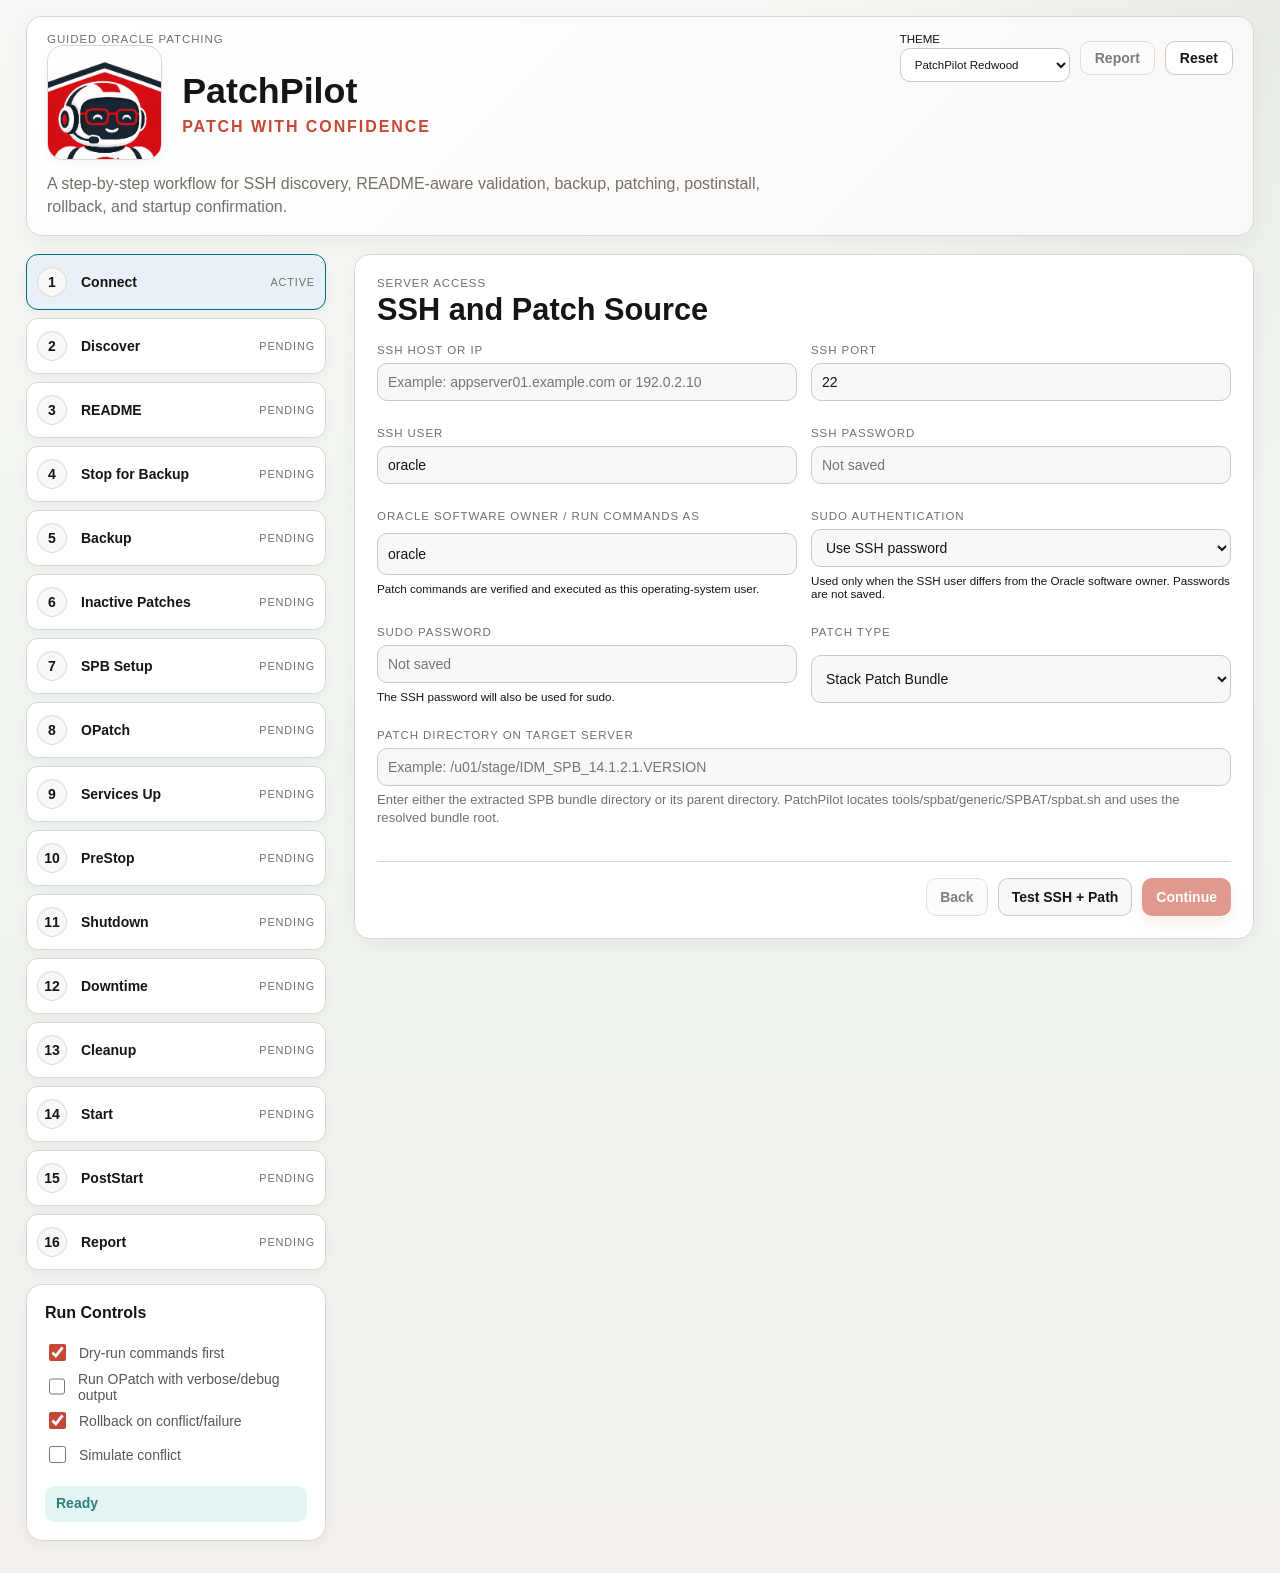
==== commit 02ba43c5: "Resolve SPB bundle from extraction parent" ====
--- a/server-app/patchpilot/index.html
+++ b/server-app/patchpilot/index.html
@@ -4,7 +4,7 @@
     <meta charset="utf-8">
     <meta name="viewport" content="width=device-width, initial-scale=1">
     <title>PatchPilot</title>
-    <link rel="stylesheet" href="assets/styles.css?v=1.2.5">
+    <link rel="stylesheet" href="assets/styles.css?v=1.2.6">
   </head>
   <body data-app-theme="redwood">
     <div class="app-shell">
@@ -91,6 +91,6 @@
       </main>
     </div>
 
-    <script src="assets/app.js?v=1.2.5"></script>
+    <script src="assets/app.js?v=1.2.6"></script>
   </body>
 </html>
